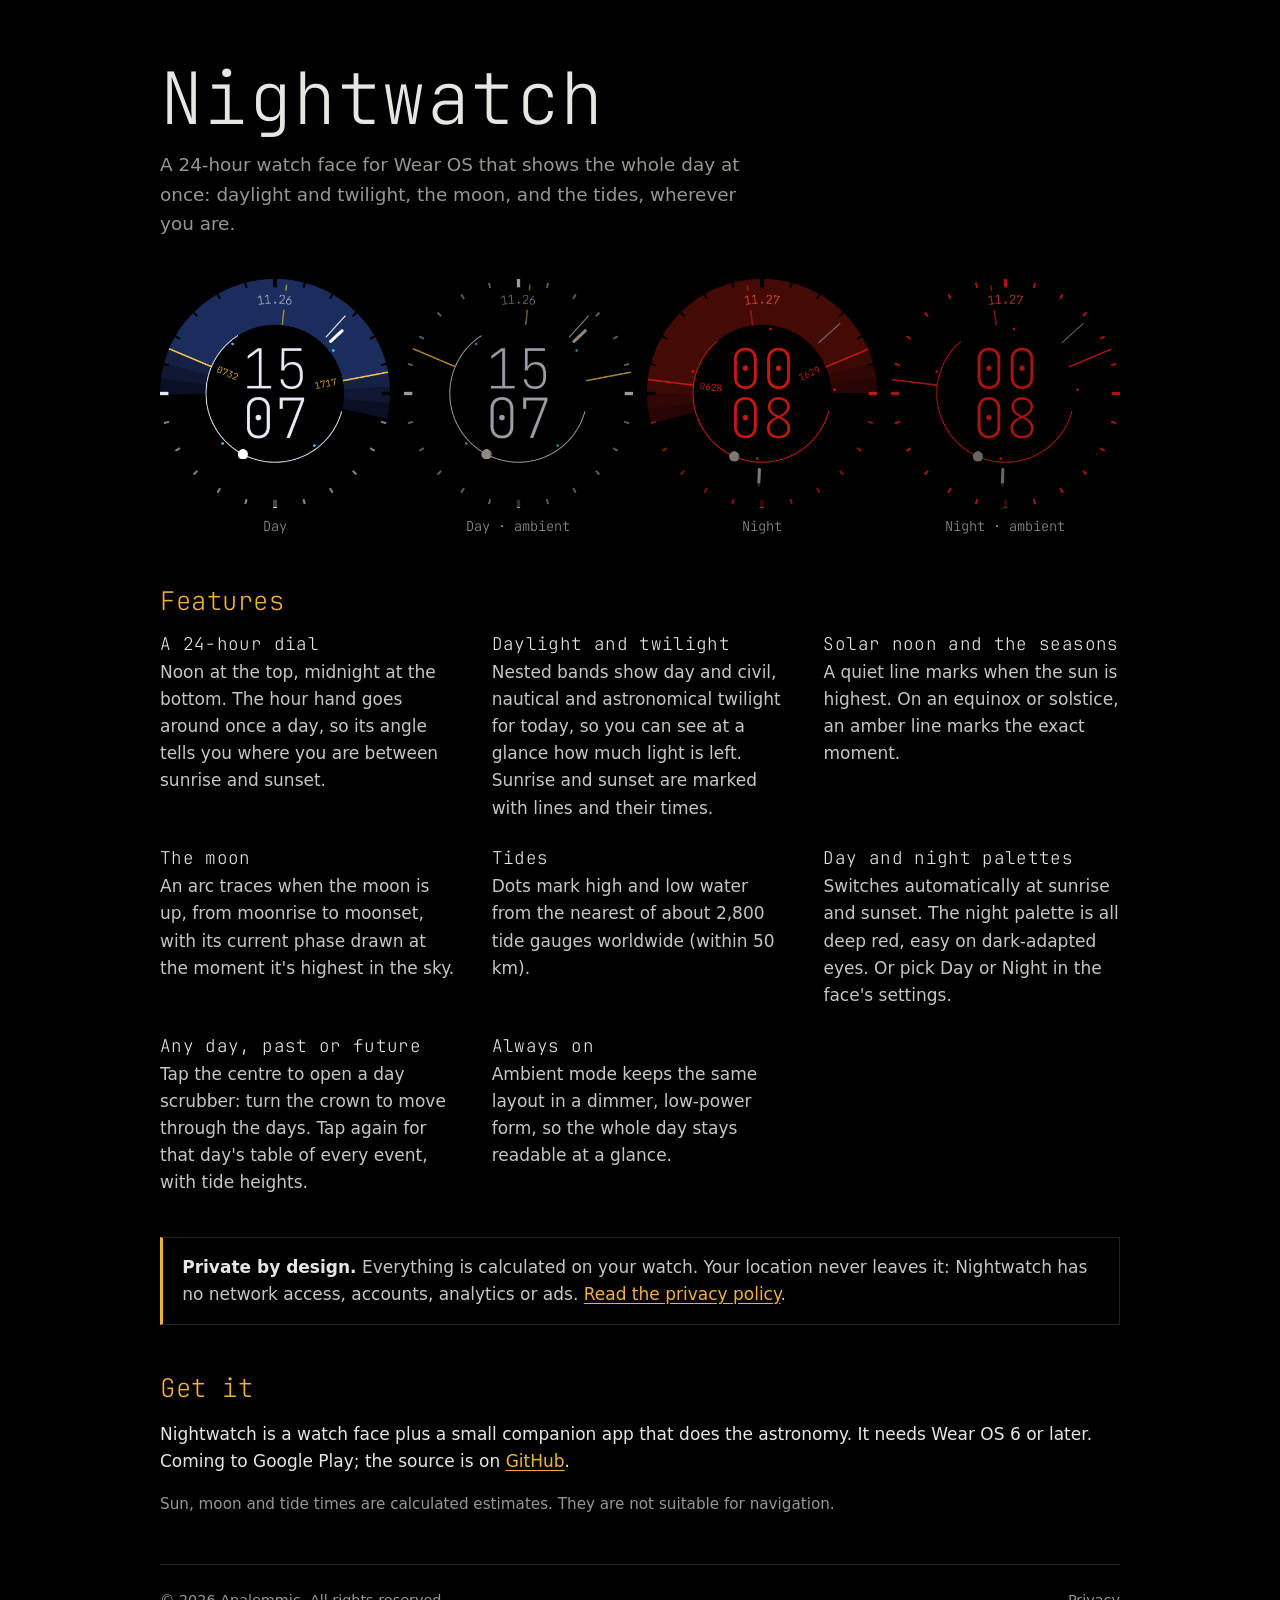
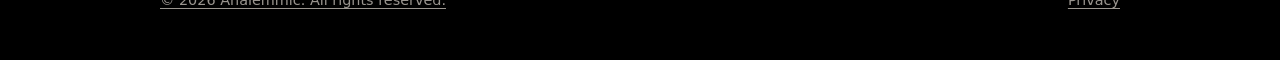
==== docs/index.html @ 5f425a5d "Website for GitHub Pages (docs/): features, screenshots, privacy and license pages Co-Authored-By: C" ====
<!doctype html>
<html lang="en">
<head>
<meta charset="utf-8">
<meta name="viewport" content="width=device-width, initial-scale=1, viewport-fit=cover">
<title>Nightwatch</title>
<meta name="description" content="Nightwatch: a 24-hour sun, moon and tide watch face for Wear OS.">
<meta name="theme-color" content="#000000">
<link rel="stylesheet" href="style.css">
</head>
<body>
<main>
  <h1>Nightwatch</h1>
  <p class="tagline">A 24-hour watch face for Wear OS that shows the whole day at once: daylight and twilight,
    the moon, and the tides, wherever you are.</p>

  <ul class="shots">
    <li><figure><img src="img/day-full.png" alt="Nightwatch by day: blue sky bands above the horizon, amber sunrise and sunset lines, time 15:07" width="408" height="408"><figcaption>Day</figcaption></figure></li>
    <li><figure><img src="img/day-ambient.png" alt="Nightwatch by day in ambient mode: the same lines in grey and amber on black" width="408" height="408" loading="lazy"><figcaption>Day · ambient</figcaption></figure></li>
    <li><figure><img src="img/night-full.png" alt="Nightwatch at night: everything in deep red, time 00:08" width="408" height="408" loading="lazy"><figcaption>Night</figcaption></figure></li>
    <li><figure><img src="img/night-ambient.png" alt="Nightwatch at night in ambient mode: dim red lines and digits on black" width="408" height="408" loading="lazy"><figcaption>Night · ambient</figcaption></figure></li>
  </ul>

  <h2>Features</h2>
  <div class="features">
    <div>
      <h3>A 24-hour dial</h3>
      <p>Noon at the top, midnight at the bottom. The hour hand goes around once a day, so its angle tells you
        where you are between sunrise and sunset.</p>
    </div>
    <div>
      <h3>Daylight and twilight</h3>
      <p>Nested bands show day and civil, nautical and astronomical twilight for today, so you can see at a
        glance how much light is left. Sunrise and sunset are marked with lines and their times.</p>
    </div>
    <div>
      <h3>Solar noon and the seasons</h3>
      <p>A quiet line marks when the sun is highest. On an equinox or solstice, an amber line marks the exact
        moment.</p>
    </div>
    <div>
      <h3>The moon</h3>
      <p>An arc traces when the moon is up, from moonrise to moonset, with its current phase drawn at the
        moment it's highest in the sky.</p>
    </div>
    <div>
      <h3>Tides</h3>
      <p>Dots mark high and low water from the nearest of about 2,800 tide gauges worldwide (within 50 km).</p>
    </div>
    <div>
      <h3>Day and night palettes</h3>
      <p>Switches automatically at sunrise and sunset. The night palette is all deep red, easy on dark-adapted
        eyes. Or pick Day or Night in the face's settings.</p>
    </div>
    <div>
      <h3>Any day, past or future</h3>
      <p>Tap the centre to open a day scrubber: turn the crown to move through the days. Tap again for that
        day's table of every event, with tide heights.</p>
    </div>
    <div>
      <h3>Always on</h3>
      <p>Ambient mode keeps the same layout in a dimmer, low-power form, so the whole day stays readable at a
        glance.</p>
    </div>
  </div>

  <p class="note"><strong>Private by design.</strong> Everything is calculated on your watch. Your location never
    leaves it: Nightwatch has no network access, accounts, analytics or ads.
    <a href="privacy.html">Read the privacy policy</a>.</p>

  <h2>Get it</h2>
  <p>Nightwatch is a watch face plus a small companion app that does the astronomy. It needs Wear OS 6 or
    later. Coming to Google Play; the source is on <a href="https://github.com/analemmic/nightwatch">GitHub</a>.</p>
  <p class="caution">Sun, moon and tide times are calculated estimates. They are not suitable for navigation.</p>
</main>
<footer>
  <a href="license.html">© 2026 Analemmic. All rights reserved.</a>
  <a href="privacy.html">Privacy</a>
</footer>
</body>
</html>
---- docs/style.css ----
@font-face {
  font-family: "JetBrains Mono ExtraLight";
  src: url("fonts/jetbrains_mono_extralight.ttf") format("truetype");
  font-display: swap;
}
:root {
  color-scheme: dark;
  --bg: #000;
  --ink: #e8e6e3;
  --muted: #9a958f;
  --amber: #f0b13a;
  --day: #2a4a9a;
  --red: #ff5038;
  --rule: #222;
  --mono: "JetBrains Mono ExtraLight", ui-monospace, SFMono-Regular, Menlo, monospace;
  --sans: system-ui, -apple-system, "Segoe UI", Roboto, sans-serif;
}
* { box-sizing: border-box; }
html { background: var(--bg); }
body {
  margin: 0;
  background: var(--bg);
  color: var(--ink);
  font: 17px/1.6 var(--sans);
  padding-inline: 20px;
}
main, footer { max-width: 60rem; margin-inline: auto; }
main { padding-block: 3.5rem 2rem; }
a { color: var(--amber); text-underline-offset: 3px; }
a:hover { color: #ffd27a; }
h1, h2, h3 { font-family: var(--mono); font-weight: 200; letter-spacing: 0.02em; line-height: 1.2; }
h1 { font-size: clamp(2.6rem, 8vw, 4.5rem); margin: 0; }
h2 { font-size: 1.6rem; margin: 3rem 0 1rem; color: var(--amber); }
h3 { font-size: 1.1rem; margin: 0 0 0.3rem; color: var(--ink); }
.tagline { color: var(--muted); font-size: 1.15rem; margin: 0.5rem 0 2.5rem; max-width: 38rem; }

.shots { display: grid; grid-template-columns: repeat(4, 1fr); gap: 14px; margin: 0; padding: 0; list-style: none; }
.shots figure { margin: 0; }
.shots img { display: block; width: 100%; height: auto; aspect-ratio: 1; border-radius: 6px; background: #000; }
.shots figcaption { font-family: var(--mono); font-size: 0.85rem; color: var(--muted); text-align: center; margin-top: 0.5rem; }
@media (max-width: 640px) { .shots { grid-template-columns: repeat(2, 1fr); } }

.features { display: grid; grid-template-columns: repeat(auto-fit, minmax(16rem, 1fr)); gap: 1.6rem 2.2rem; }
.features p { margin: 0; color: #c9c5c0; }

.note {
  border: 1px solid var(--rule); border-left: 3px solid var(--amber);
  padding: 1rem 1.2rem; margin: 2.5rem 0 0; color: #c9c5c0;
}
.note strong { color: var(--ink); font-weight: 600; }
.caution { color: var(--muted); font-size: 0.95rem; }

footer {
  border-top: 1px solid var(--rule); padding-block: 1.5rem 3rem;
  color: var(--muted); font-size: 0.9rem; display: flex; flex-wrap: wrap; gap: 0.5rem 1.5rem; justify-content: space-between;
}
footer a { color: var(--muted); }

.doc { max-width: 44rem; }
.doc h1 { font-size: clamp(2rem, 6vw, 3rem); margin-bottom: 0.3rem; }
.doc .updated { color: var(--muted); margin-top: 0; }
.back { font-family: var(--mono); font-size: 0.95rem; text-decoration: none; }
pre {
  white-space: pre; overflow-x: auto; font: 0.85rem/1.5 ui-monospace, SFMono-Regular, Menlo, monospace;
  color: #c9c5c0; background: #0b0b0b; border: 1px solid var(--rule); padding: 1rem; border-radius: 6px;
}
details { margin: 1rem 0; }
summary { cursor: pointer; color: var(--amber); }
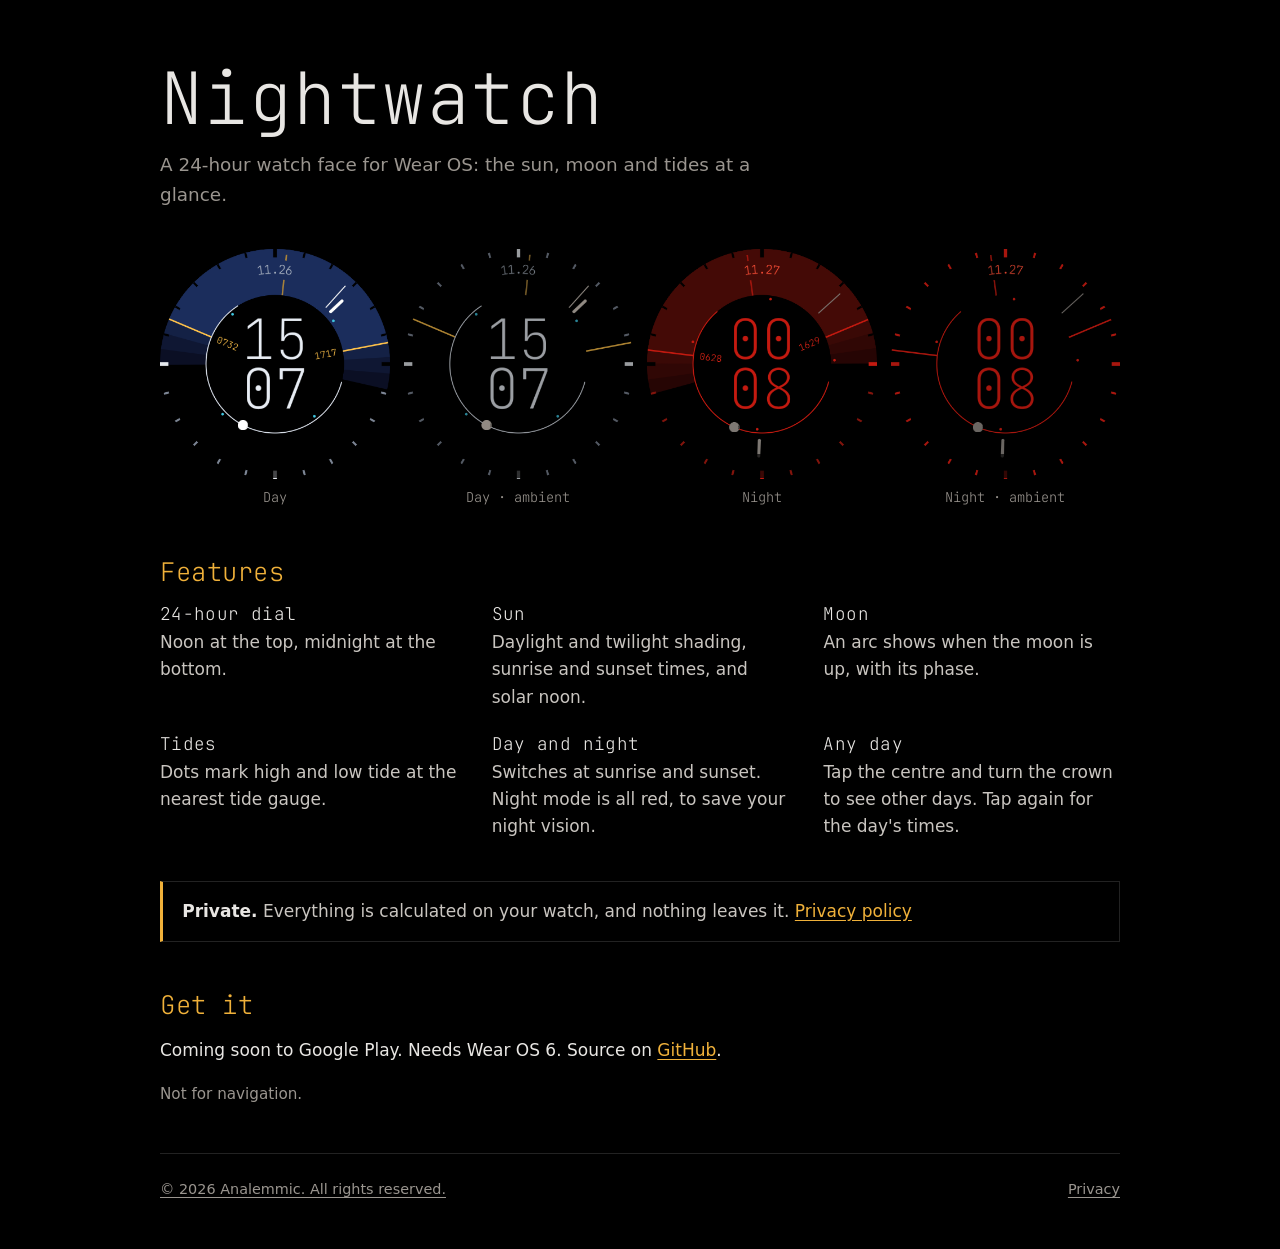
==== commit 4f881ccf: "Website: simpler copy, square screenshots, time-zone fallback in the privacy policy, linked license " ====
--- a/docs/index.html
+++ b/docs/index.html
@@ -11,67 +11,32 @@
 <body>
 <main>
   <h1>Nightwatch</h1>
-  <p class="tagline">A 24-hour watch face for Wear OS that shows the whole day at once: daylight and twilight,
-    the moon, and the tides, wherever you are.</p>
+  <p class="tagline">A 24-hour watch face for Wear OS: the sun, moon and tides at a glance.</p>
 
   <ul class="shots">
-    <li><figure><img src="img/day-full.png" alt="Nightwatch by day: blue sky bands above the horizon, amber sunrise and sunset lines, time 15:07" width="408" height="408"><figcaption>Day</figcaption></figure></li>
-    <li><figure><img src="img/day-ambient.png" alt="Nightwatch by day in ambient mode: the same lines in grey and amber on black" width="408" height="408" loading="lazy"><figcaption>Day · ambient</figcaption></figure></li>
-    <li><figure><img src="img/night-full.png" alt="Nightwatch at night: everything in deep red, time 00:08" width="408" height="408" loading="lazy"><figcaption>Night</figcaption></figure></li>
-    <li><figure><img src="img/night-ambient.png" alt="Nightwatch at night in ambient mode: dim red lines and digits on black" width="408" height="408" loading="lazy"><figcaption>Night · ambient</figcaption></figure></li>
+    <li><figure><img src="img/day-full.png" alt="Nightwatch by day" width="408" height="408"><figcaption>Day</figcaption></figure></li>
+    <li><figure><img src="img/day-ambient.png" alt="Nightwatch by day, ambient mode" width="408" height="408"><figcaption>Day · ambient</figcaption></figure></li>
+    <li><figure><img src="img/night-full.png" alt="Nightwatch at night" width="408" height="408"><figcaption>Night</figcaption></figure></li>
+    <li><figure><img src="img/night-ambient.png" alt="Nightwatch at night, ambient mode" width="408" height="408"><figcaption>Night · ambient</figcaption></figure></li>
   </ul>
 
   <h2>Features</h2>
   <div class="features">
-    <div>
-      <h3>A 24-hour dial</h3>
-      <p>Noon at the top, midnight at the bottom. The hour hand goes around once a day, so its angle tells you
-        where you are between sunrise and sunset.</p>
-    </div>
-    <div>
-      <h3>Daylight and twilight</h3>
-      <p>Nested bands show day and civil, nautical and astronomical twilight for today, so you can see at a
-        glance how much light is left. Sunrise and sunset are marked with lines and their times.</p>
-    </div>
-    <div>
-      <h3>Solar noon and the seasons</h3>
-      <p>A quiet line marks when the sun is highest. On an equinox or solstice, an amber line marks the exact
-        moment.</p>
-    </div>
-    <div>
-      <h3>The moon</h3>
-      <p>An arc traces when the moon is up, from moonrise to moonset, with its current phase drawn at the
-        moment it's highest in the sky.</p>
-    </div>
-    <div>
-      <h3>Tides</h3>
-      <p>Dots mark high and low water from the nearest of about 2,800 tide gauges worldwide (within 50 km).</p>
-    </div>
-    <div>
-      <h3>Day and night palettes</h3>
-      <p>Switches automatically at sunrise and sunset. The night palette is all deep red, easy on dark-adapted
-        eyes. Or pick Day or Night in the face's settings.</p>
-    </div>
-    <div>
-      <h3>Any day, past or future</h3>
-      <p>Tap the centre to open a day scrubber: turn the crown to move through the days. Tap again for that
-        day's table of every event, with tide heights.</p>
-    </div>
-    <div>
-      <h3>Always on</h3>
-      <p>Ambient mode keeps the same layout in a dimmer, low-power form, so the whole day stays readable at a
-        glance.</p>
-    </div>
+    <div><h3>24-hour dial</h3><p>Noon at the top, midnight at the bottom.</p></div>
+    <div><h3>Sun</h3><p>Daylight and twilight shading, sunrise and sunset times, and solar noon.</p></div>
+    <div><h3>Moon</h3><p>An arc shows when the moon is up, with its phase.</p></div>
+    <div><h3>Tides</h3><p>Dots mark high and low tide at the nearest tide gauge.</p></div>
+    <div><h3>Day and night</h3><p>Switches at sunrise and sunset. Night mode is all red, to save your night vision.</p></div>
+    <div><h3>Any day</h3><p>Tap the centre and turn the crown to see other days. Tap again for the day's times.</p></div>
   </div>
 
-  <p class="note"><strong>Private by design.</strong> Everything is calculated on your watch. Your location never
-    leaves it: Nightwatch has no network access, accounts, analytics or ads.
-    <a href="privacy.html">Read the privacy policy</a>.</p>
+  <p class="note"><strong>Private.</strong> Everything is calculated on your watch, and nothing leaves it.
+    <a href="privacy.html">Privacy policy</a></p>
 
   <h2>Get it</h2>
-  <p>Nightwatch is a watch face plus a small companion app that does the astronomy. It needs Wear OS 6 or
-    later. Coming to Google Play; the source is on <a href="https://github.com/analemmic/nightwatch">GitHub</a>.</p>
-  <p class="caution">Sun, moon and tide times are calculated estimates. They are not suitable for navigation.</p>
+  <p>Coming soon to Google Play. Needs Wear OS 6.
+    Source on <a href="https://github.com/analemmic/nightwatch">GitHub</a>.</p>
+  <p class="caution">Not for navigation.</p>
 </main>
 <footer>
   <a href="license.html">© 2026 Analemmic. All rights reserved.</a>
--- a/docs/style.css
+++ b/docs/style.css
@@ -34,13 +34,13 @@
 h3 { font-size: 1.1rem; margin: 0 0 0.3rem; color: var(--ink); }
 .tagline { color: var(--muted); font-size: 1.15rem; margin: 0.5rem 0 2.5rem; max-width: 38rem; }
 
-.shots { display: grid; grid-template-columns: repeat(4, 1fr); gap: 14px; margin: 0; padding: 0; list-style: none; }
+.shots { display: grid; grid-template-columns: repeat(4, minmax(0, 1fr)); gap: 14px; margin: 0; padding: 0; list-style: none; align-items: start; }
 .shots figure { margin: 0; }
-.shots img { display: block; width: 100%; height: auto; aspect-ratio: 1; border-radius: 6px; background: #000; }
+.shots img { display: block; width: 100%; height: auto; aspect-ratio: 1 / 1; object-fit: contain; border-radius: 6px; background: #000; }
 .shots figcaption { font-family: var(--mono); font-size: 0.85rem; color: var(--muted); text-align: center; margin-top: 0.5rem; }
-@media (max-width: 640px) { .shots { grid-template-columns: repeat(2, 1fr); } }
+@media (max-width: 640px) { .shots { grid-template-columns: repeat(2, minmax(0, 1fr)); } }
 
-.features { display: grid; grid-template-columns: repeat(auto-fit, minmax(16rem, 1fr)); gap: 1.6rem 2.2rem; }
+.features { display: grid; grid-template-columns: repeat(auto-fit, minmax(14rem, 1fr)); gap: 1.4rem 2.2rem; }
 .features p { margin: 0; color: #c9c5c0; }
 
 .note {
@@ -66,3 +66,6 @@
 }
 details { margin: 1rem 0; }
 summary { cursor: pointer; color: var(--amber); }
+
+.credits { padding-left: 1.2rem; }
+.credits li { margin: 0.4rem 0; }
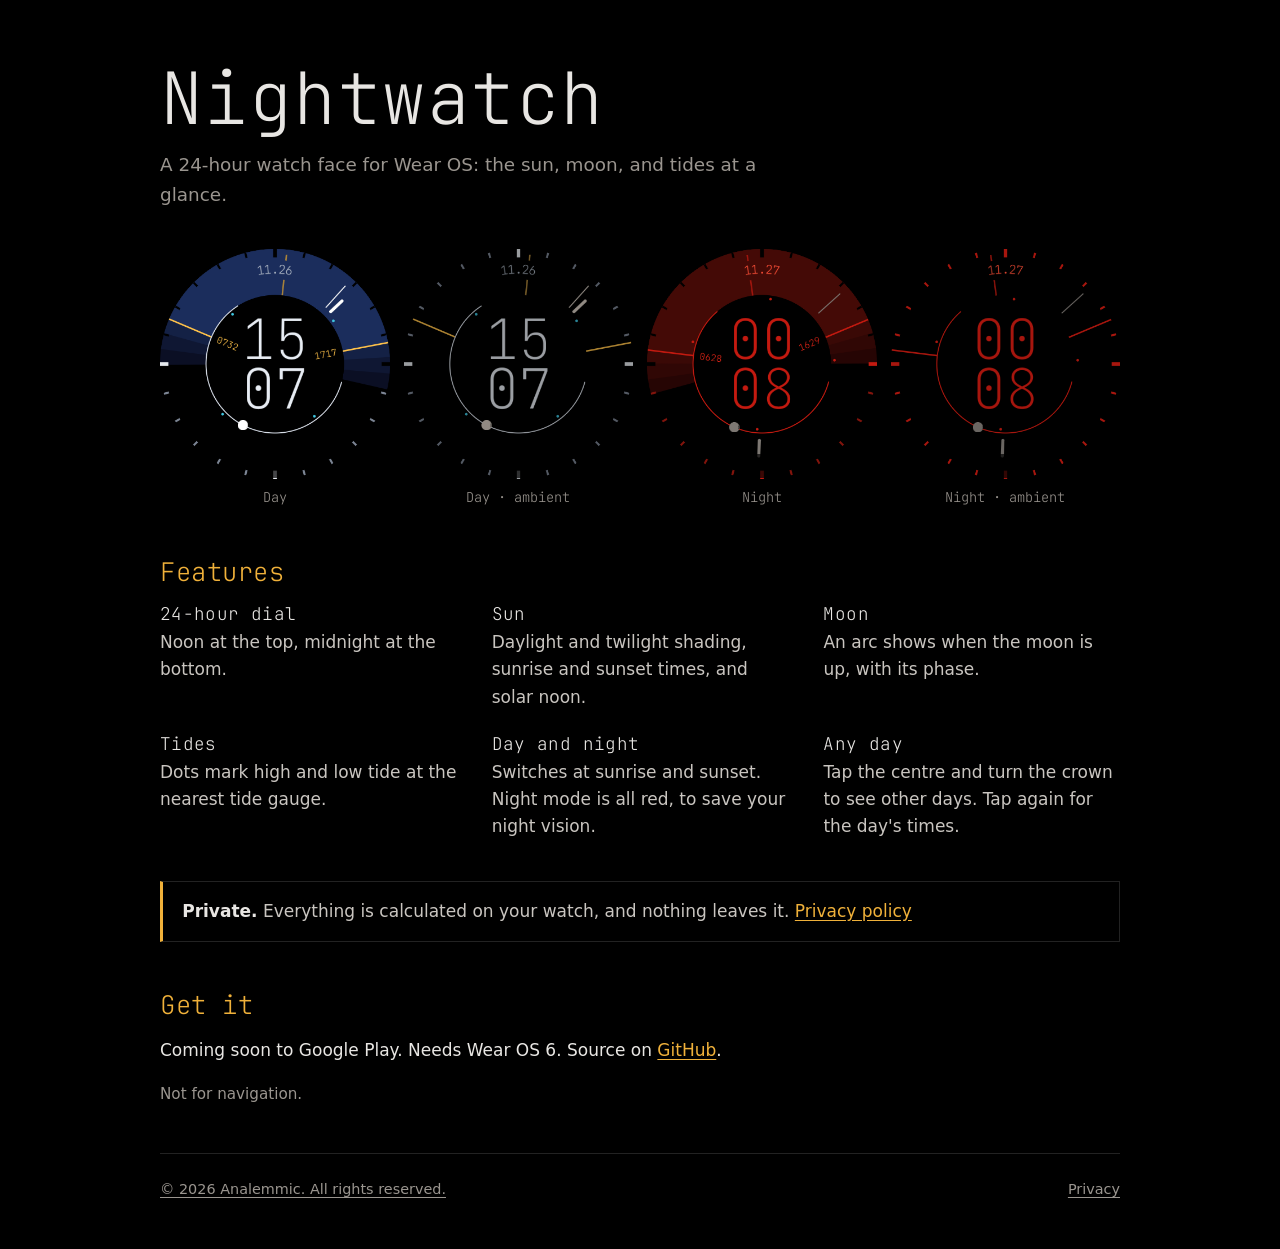
==== commit ce8d4188: "Oxford comma in user-facing text Co-Authored-By: Claude Opus 5.5 <noreply@anthropic.com>" ====
--- a/docs/index.html
+++ b/docs/index.html
@@ -4,14 +4,14 @@
 <meta charset="utf-8">
 <meta name="viewport" content="width=device-width, initial-scale=1, viewport-fit=cover">
 <title>Nightwatch</title>
-<meta name="description" content="Nightwatch: a 24-hour sun, moon and tide watch face for Wear OS.">
+<meta name="description" content="Nightwatch: a 24-hour sun, moon, and tide watch face for Wear OS.">
 <meta name="theme-color" content="#000000">
 <link rel="stylesheet" href="style.css">
 </head>
 <body>
 <main>
   <h1>Nightwatch</h1>
-  <p class="tagline">A 24-hour watch face for Wear OS: the sun, moon and tides at a glance.</p>
+  <p class="tagline">A 24-hour watch face for Wear OS: the sun, moon, and tides at a glance.</p>
 
   <ul class="shots">
     <li><figure><img src="img/day-full.png" alt="Nightwatch by day" width="408" height="408"><figcaption>Day</figcaption></figure></li>
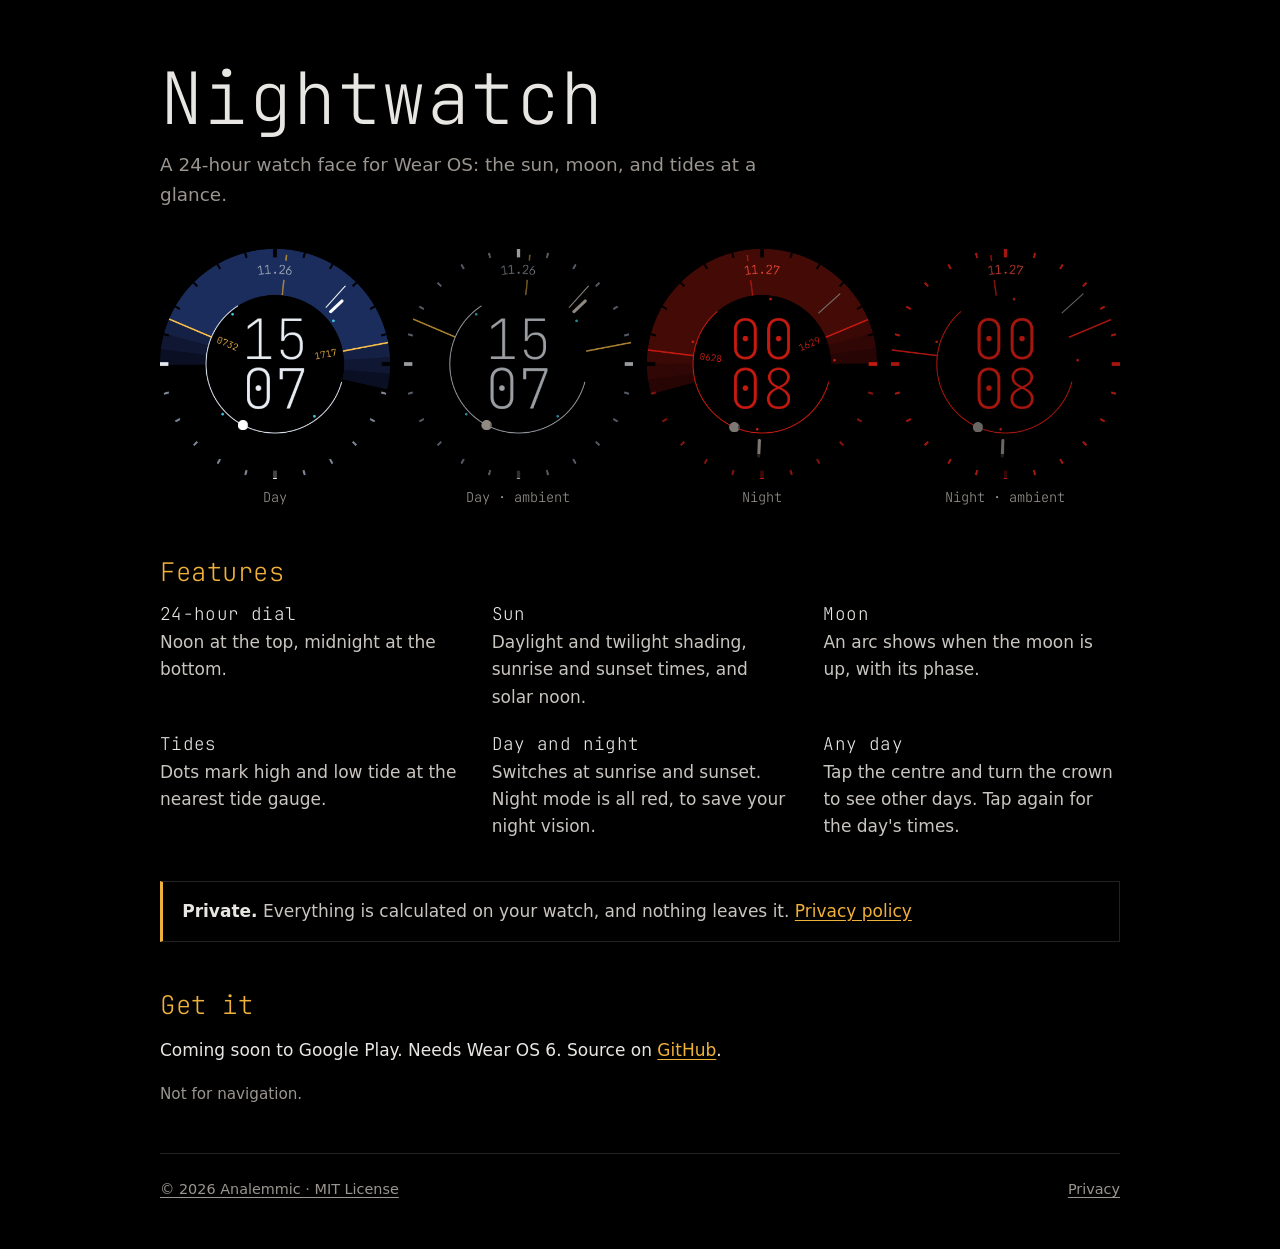
==== commit 35e1fc6a: "License under MIT Replace COPYRIGHT (all rights reserved) with an MIT LICENSE; update the notices, a" ====
--- a/docs/index.html
+++ b/docs/index.html
@@ -39,7 +39,7 @@
   <p class="caution">Not for navigation.</p>
 </main>
 <footer>
-  <a href="license.html">© 2026 Analemmic. All rights reserved.</a>
+  <a href="license.html">© 2026 Analemmic · MIT License</a>
   <a href="privacy.html">Privacy</a>
 </footer>
 </body>
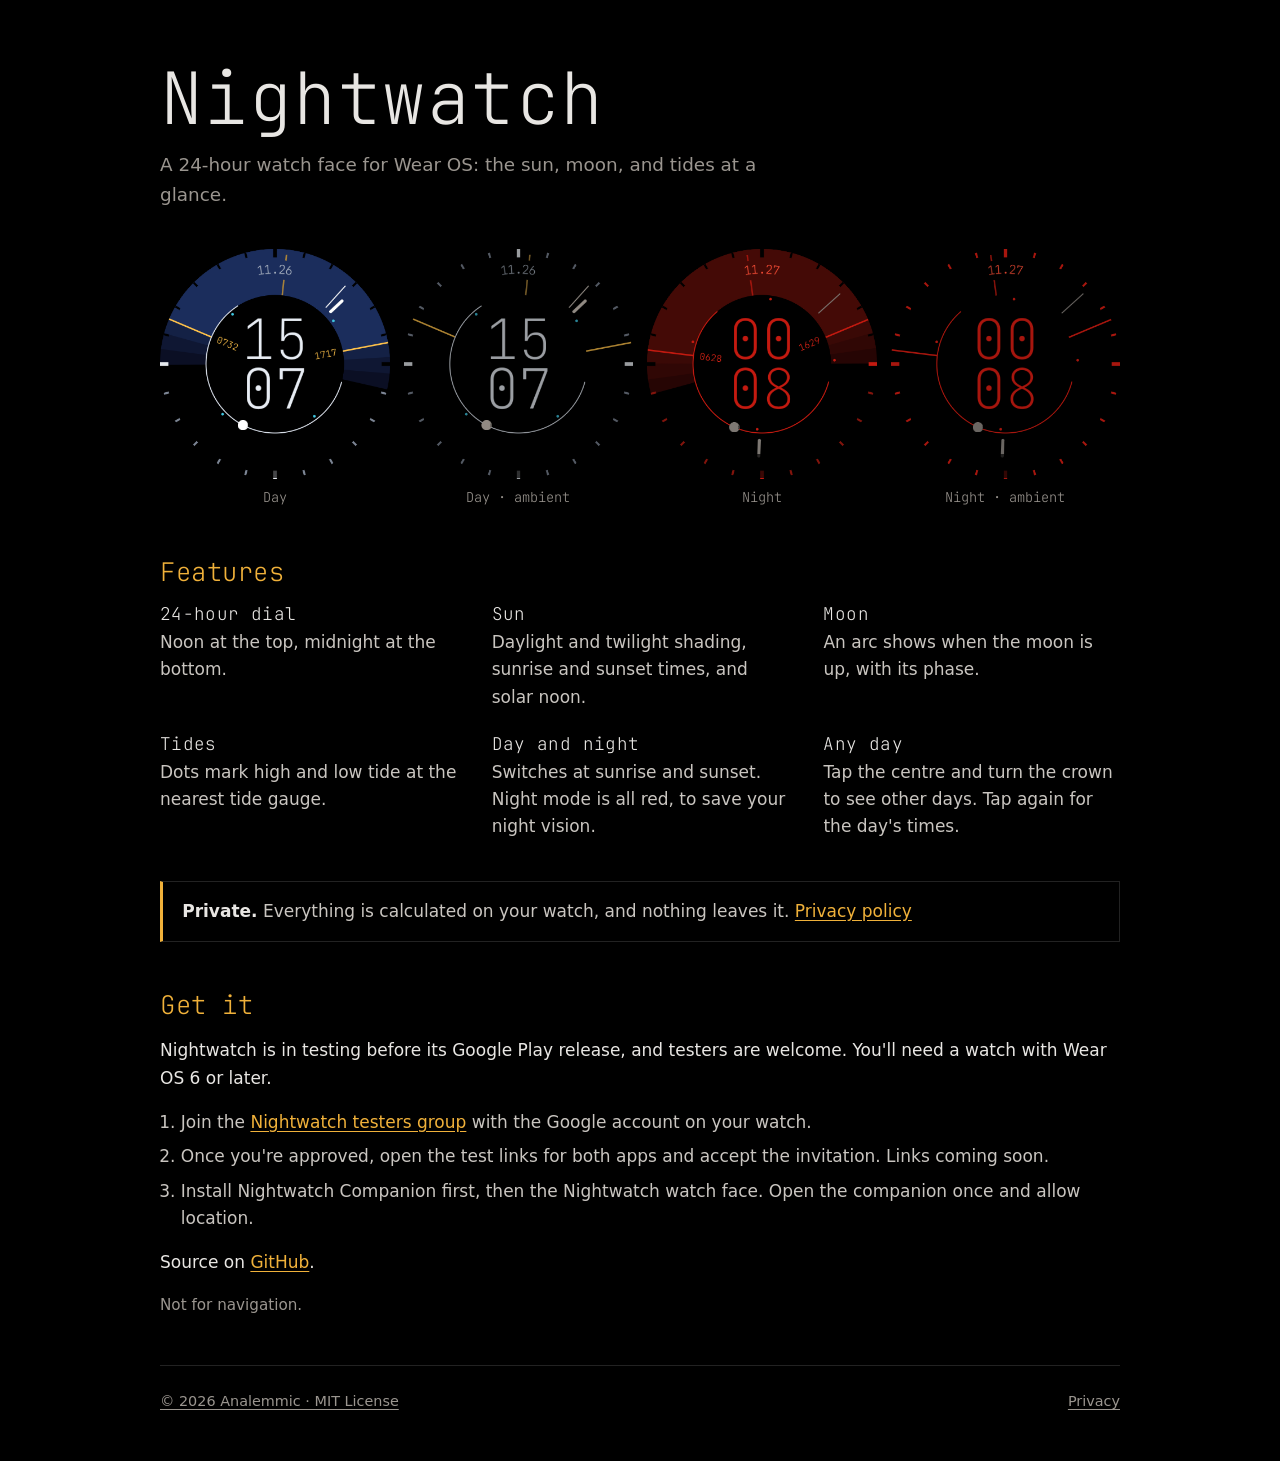
==== commit 462c7cea: "Website: how to join the test (testers group, then the test links) Co-Authored-By: Claude Opus 5.5 <" ====
--- a/docs/index.html
+++ b/docs/index.html
@@ -6,6 +6,9 @@
 <title>Nightwatch</title>
 <meta name="description" content="Nightwatch: a 24-hour sun, moon, and tide watch face for Wear OS.">
 <meta name="theme-color" content="#000000">
+<link rel="icon" href="favicon.ico" sizes="32x32">
+<link rel="icon" href="favicon.svg" type="image/svg+xml">
+<link rel="apple-touch-icon" href="apple-touch-icon.png">
 <link rel="stylesheet" href="style.css">
 </head>
 <body>
@@ -34,8 +37,16 @@
     <a href="privacy.html">Privacy policy</a></p>
 
   <h2>Get it</h2>
-  <p>Coming soon to Google Play. Needs Wear OS 6.
-    Source on <a href="https://github.com/analemmic/nightwatch">GitHub</a>.</p>
+  <p>Nightwatch is in testing before its Google Play release, and testers are welcome. You'll need a watch with
+    Wear OS 6 or later.</p>
+  <ol class="steps">
+    <li>Join the <a href="https://groups.google.com/g/nightwatch-dev-testers">Nightwatch testers group</a>
+      with the Google account on your watch.</li>
+    <li>Once you're approved, open the test links for both apps and accept the invitation. Links coming soon.</li>
+    <li>Install Nightwatch Companion first, then the Nightwatch watch face. Open the companion once and allow
+      location.</li>
+  </ol>
+  <p>Source on <a href="https://github.com/analemmic/nightwatch">GitHub</a>.</p>
   <p class="caution">Not for navigation.</p>
 </main>
 <footer>
--- a/docs/style.css
+++ b/docs/style.css
@@ -69,3 +69,6 @@
 
 .credits { padding-left: 1.2rem; }
 .credits li { margin: 0.4rem 0; }
+
+.steps { padding-left: 1.3rem; color: #c9c5c0; }
+.steps li { margin: 0.45rem 0; }
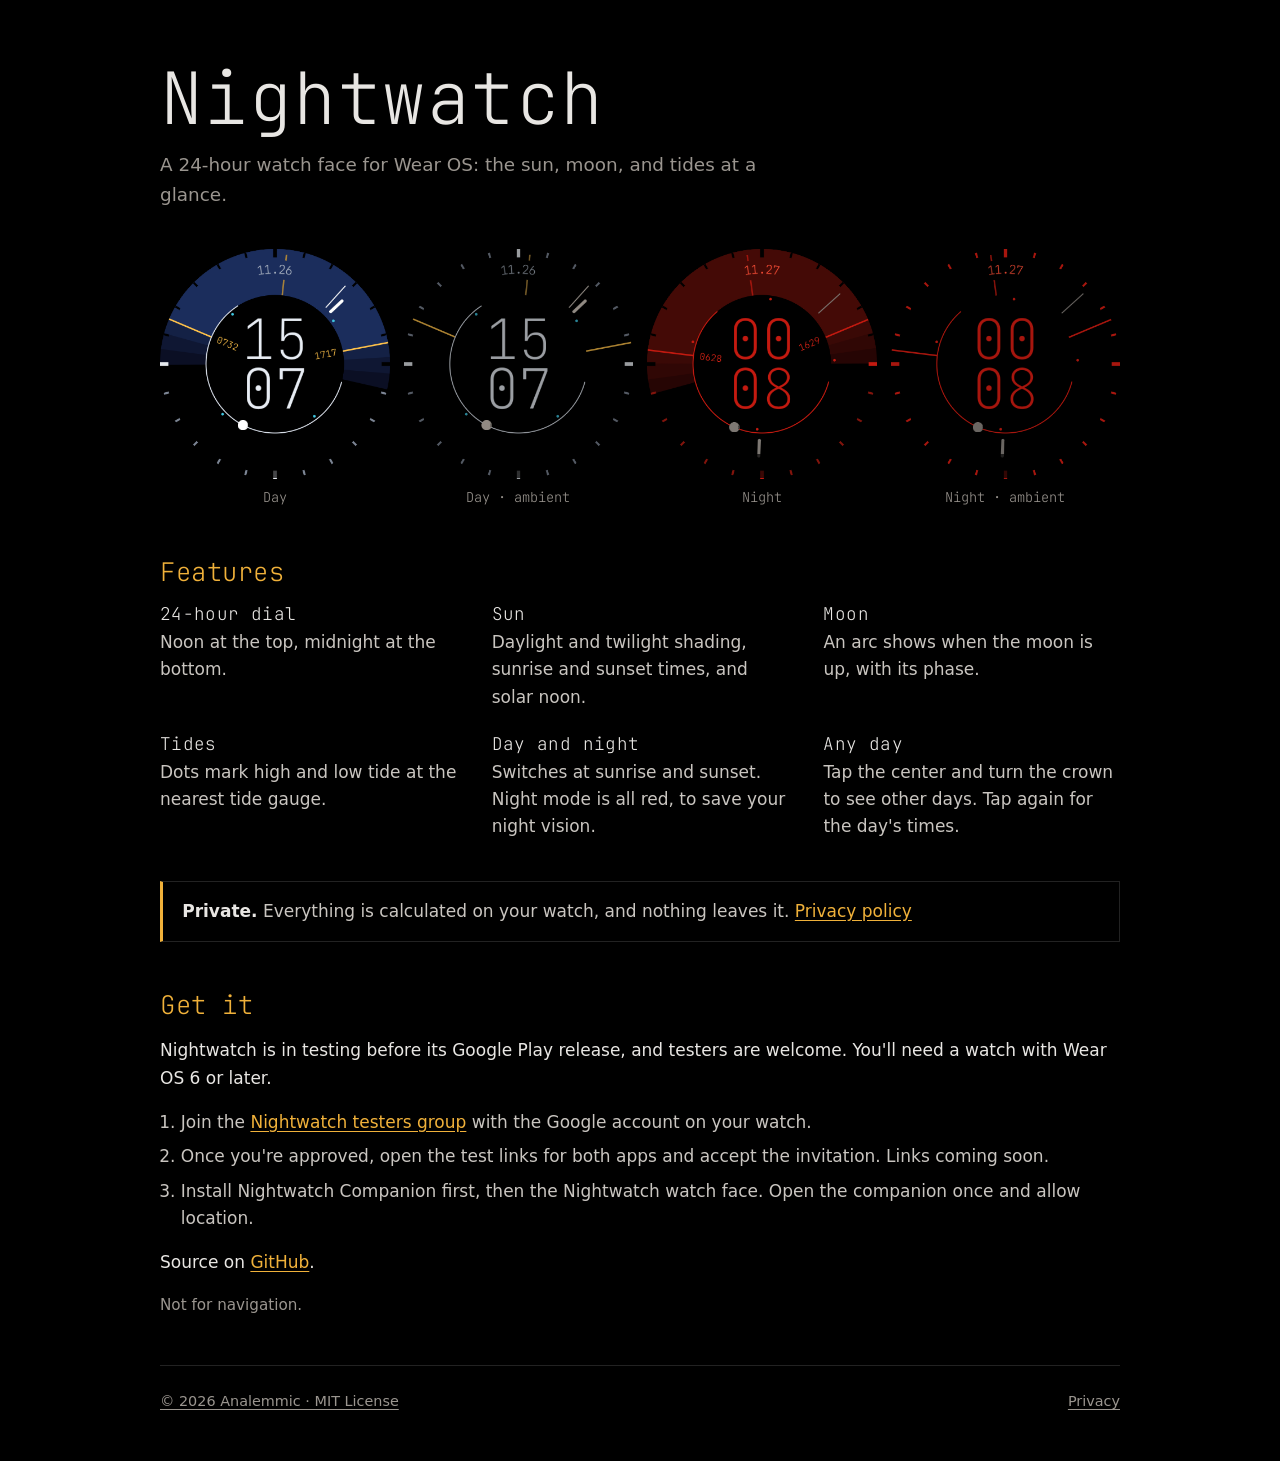
==== commit 7a1f823c: "US spelling in the website and docs (center, color, gray, meters, ...) Co-Authored-By: Claude Opus 5" ====
--- a/docs/index.html
+++ b/docs/index.html
@@ -30,7 +30,7 @@
     <div><h3>Moon</h3><p>An arc shows when the moon is up, with its phase.</p></div>
     <div><h3>Tides</h3><p>Dots mark high and low tide at the nearest tide gauge.</p></div>
     <div><h3>Day and night</h3><p>Switches at sunrise and sunset. Night mode is all red, to save your night vision.</p></div>
-    <div><h3>Any day</h3><p>Tap the centre and turn the crown to see other days. Tap again for the day's times.</p></div>
+    <div><h3>Any day</h3><p>Tap the center and turn the crown to see other days. Tap again for the day's times.</p></div>
   </div>
 
   <p class="note"><strong>Private.</strong> Everything is calculated on your watch, and nothing leaves it.
